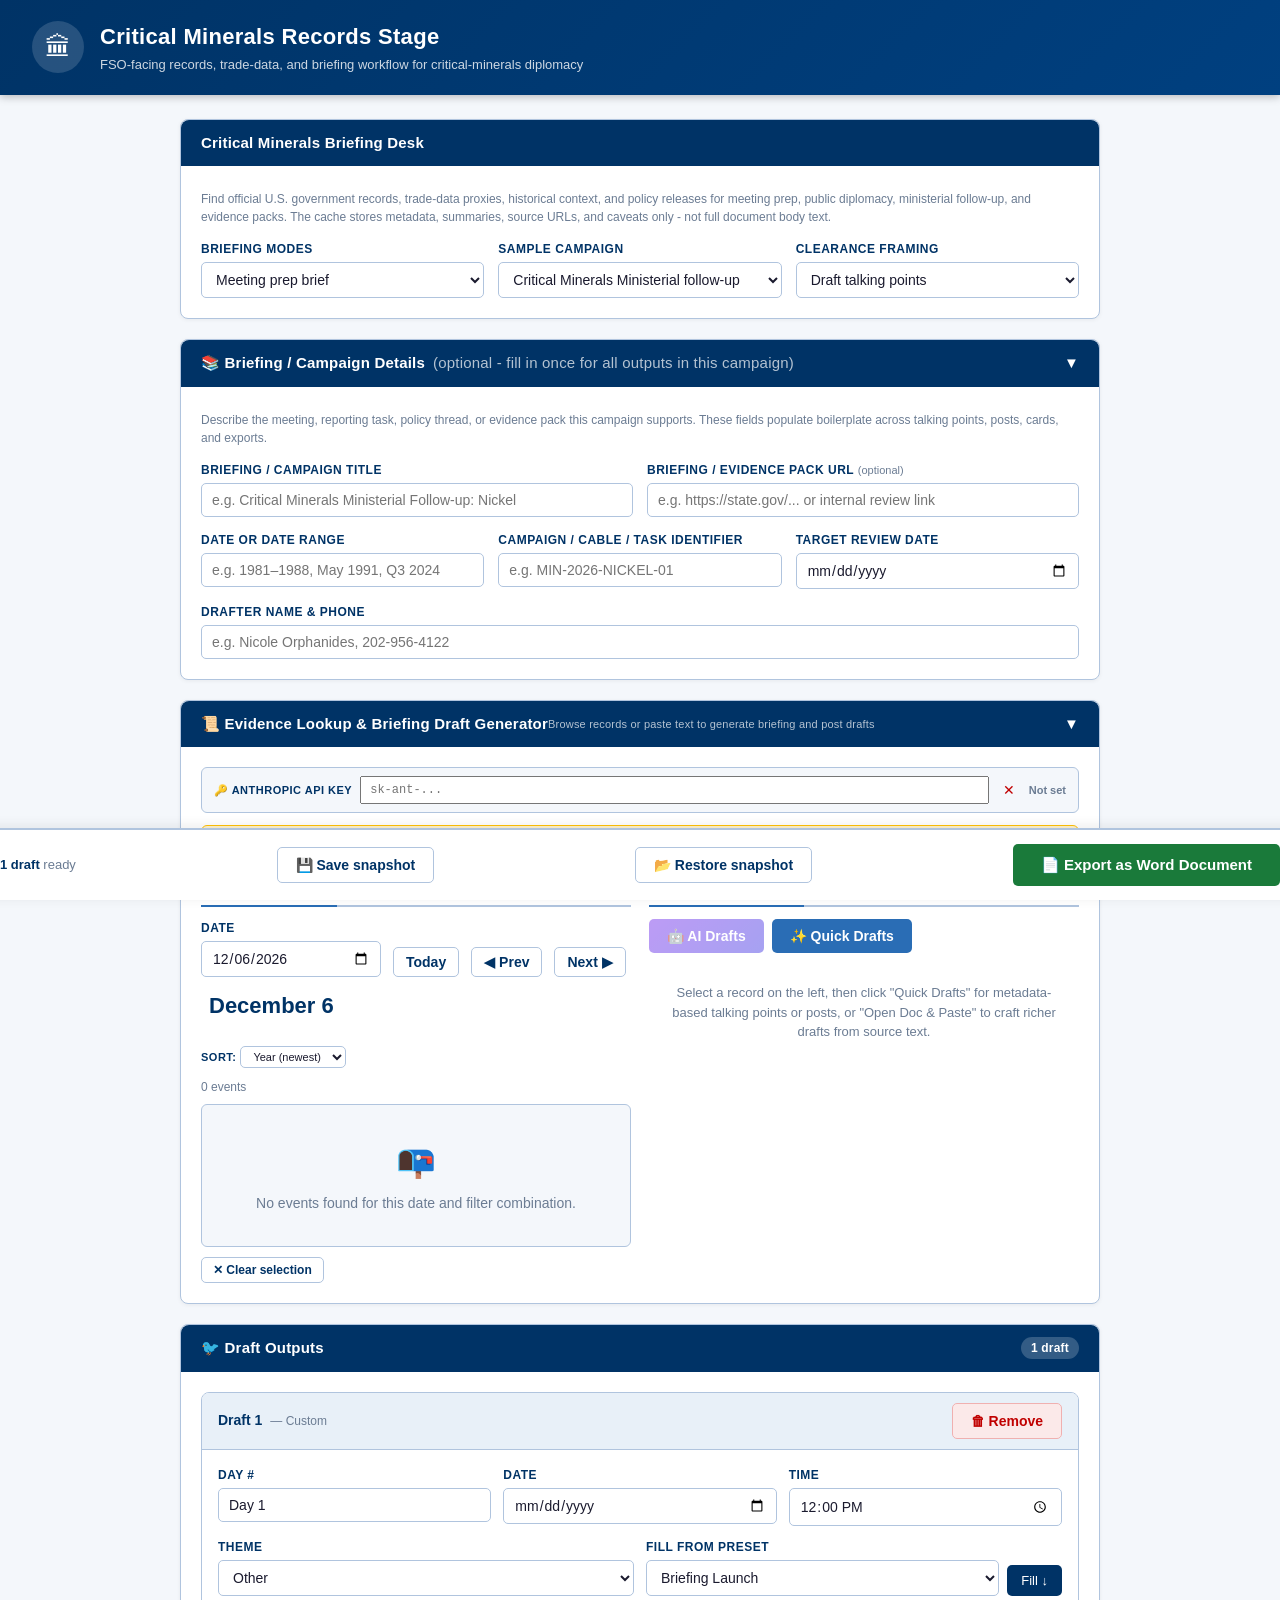
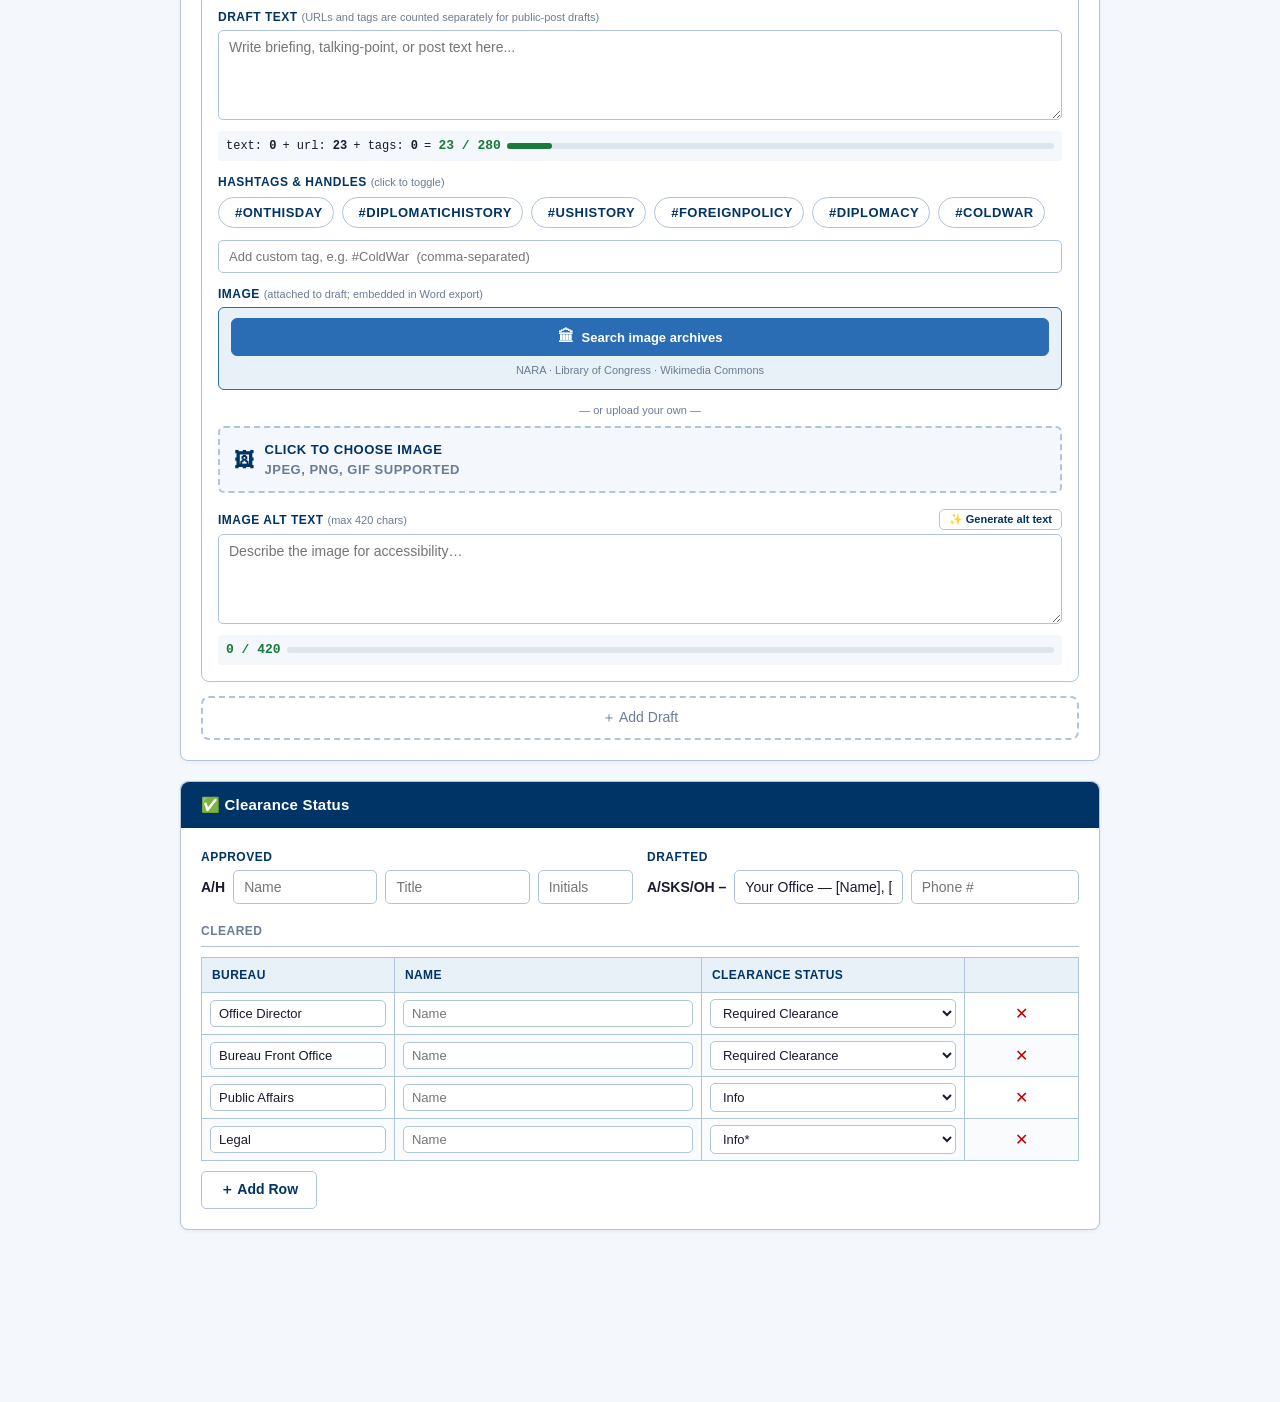
==== index.html @ c7c656b0 "Build critical minerals records stage" ====
<!doctype html>
<html lang="en">
<head>
  <meta charset="utf-8">
  <meta name="viewport" content="width=device-width, initial-scale=1">
  <meta http-equiv="refresh" content="0; url=records-stage.html">
  <title>Critical Minerals Records Stage</title>
  <style>
    body {
      margin: 0;
      min-height: 100vh;
      display: grid;
      place-items: center;
      font-family: -apple-system, BlinkMacSystemFont, "Segoe UI", sans-serif;
      background: #f4f6f9;
      color: #1b3a5b;
    }
    main {
      max-width: 560px;
      padding: 32px;
      text-align: center;
    }
    a {
      color: #1b6ca8;
      font-weight: 700;
    }
  </style>
</head>
<body>
  <main>
    <h1>Critical Minerals Records Stage</h1>
    <p>Opening the records and briefing tool...</p>
    <p><a href="records-stage.html">Open Critical Minerals Records Stage</a></p>
  </main>
</body>
</html>
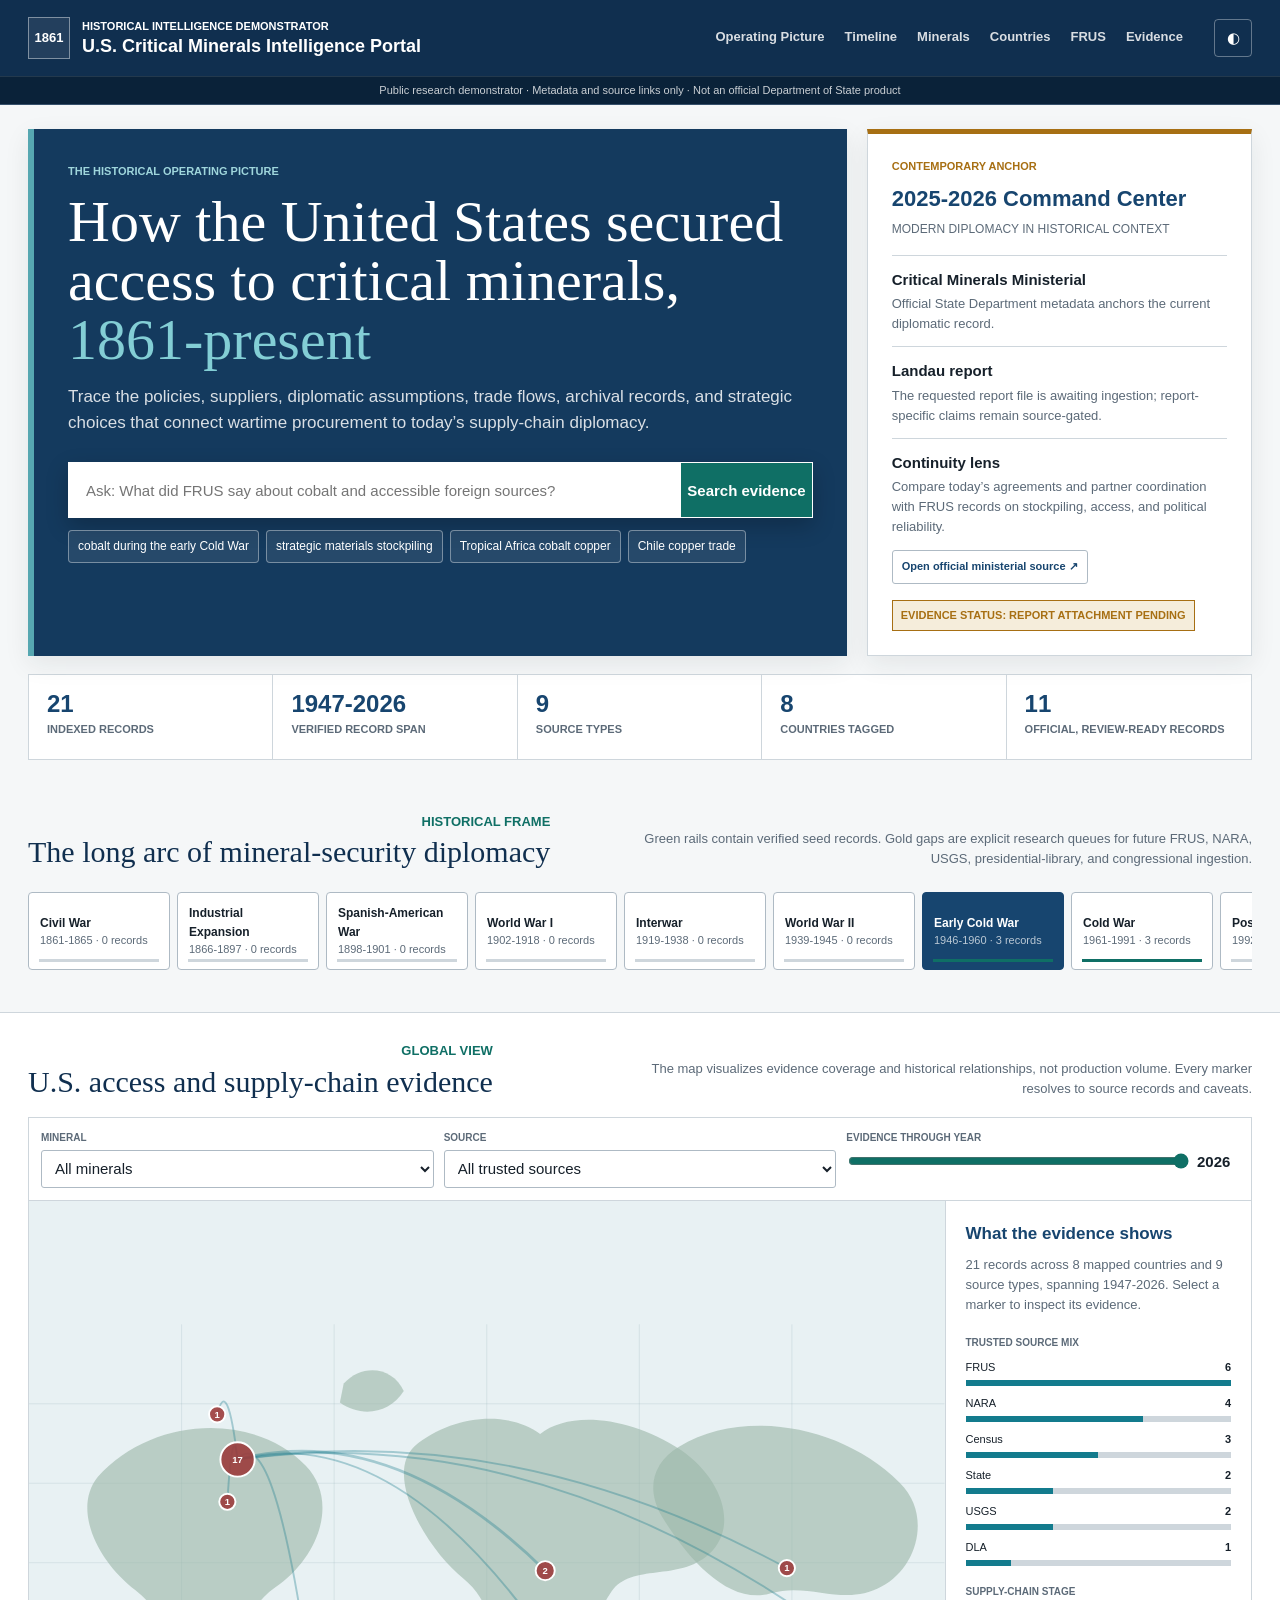
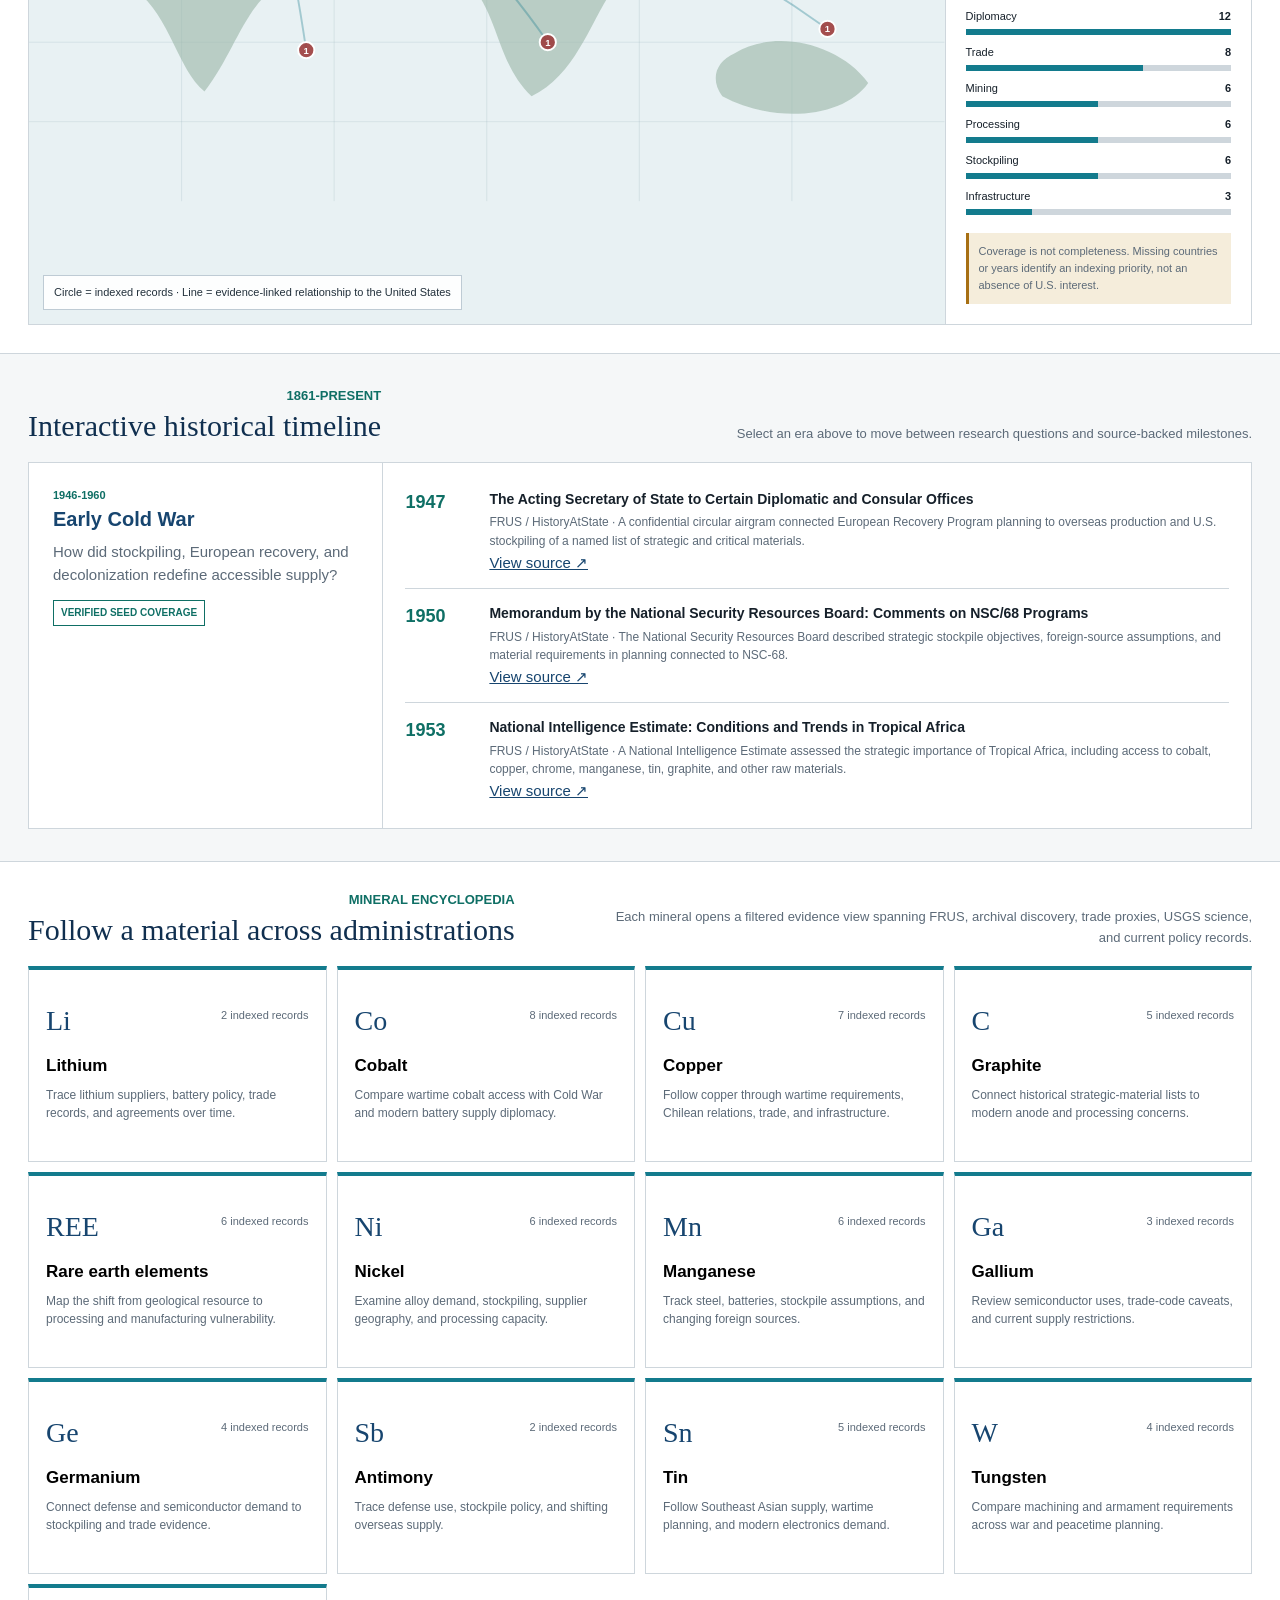
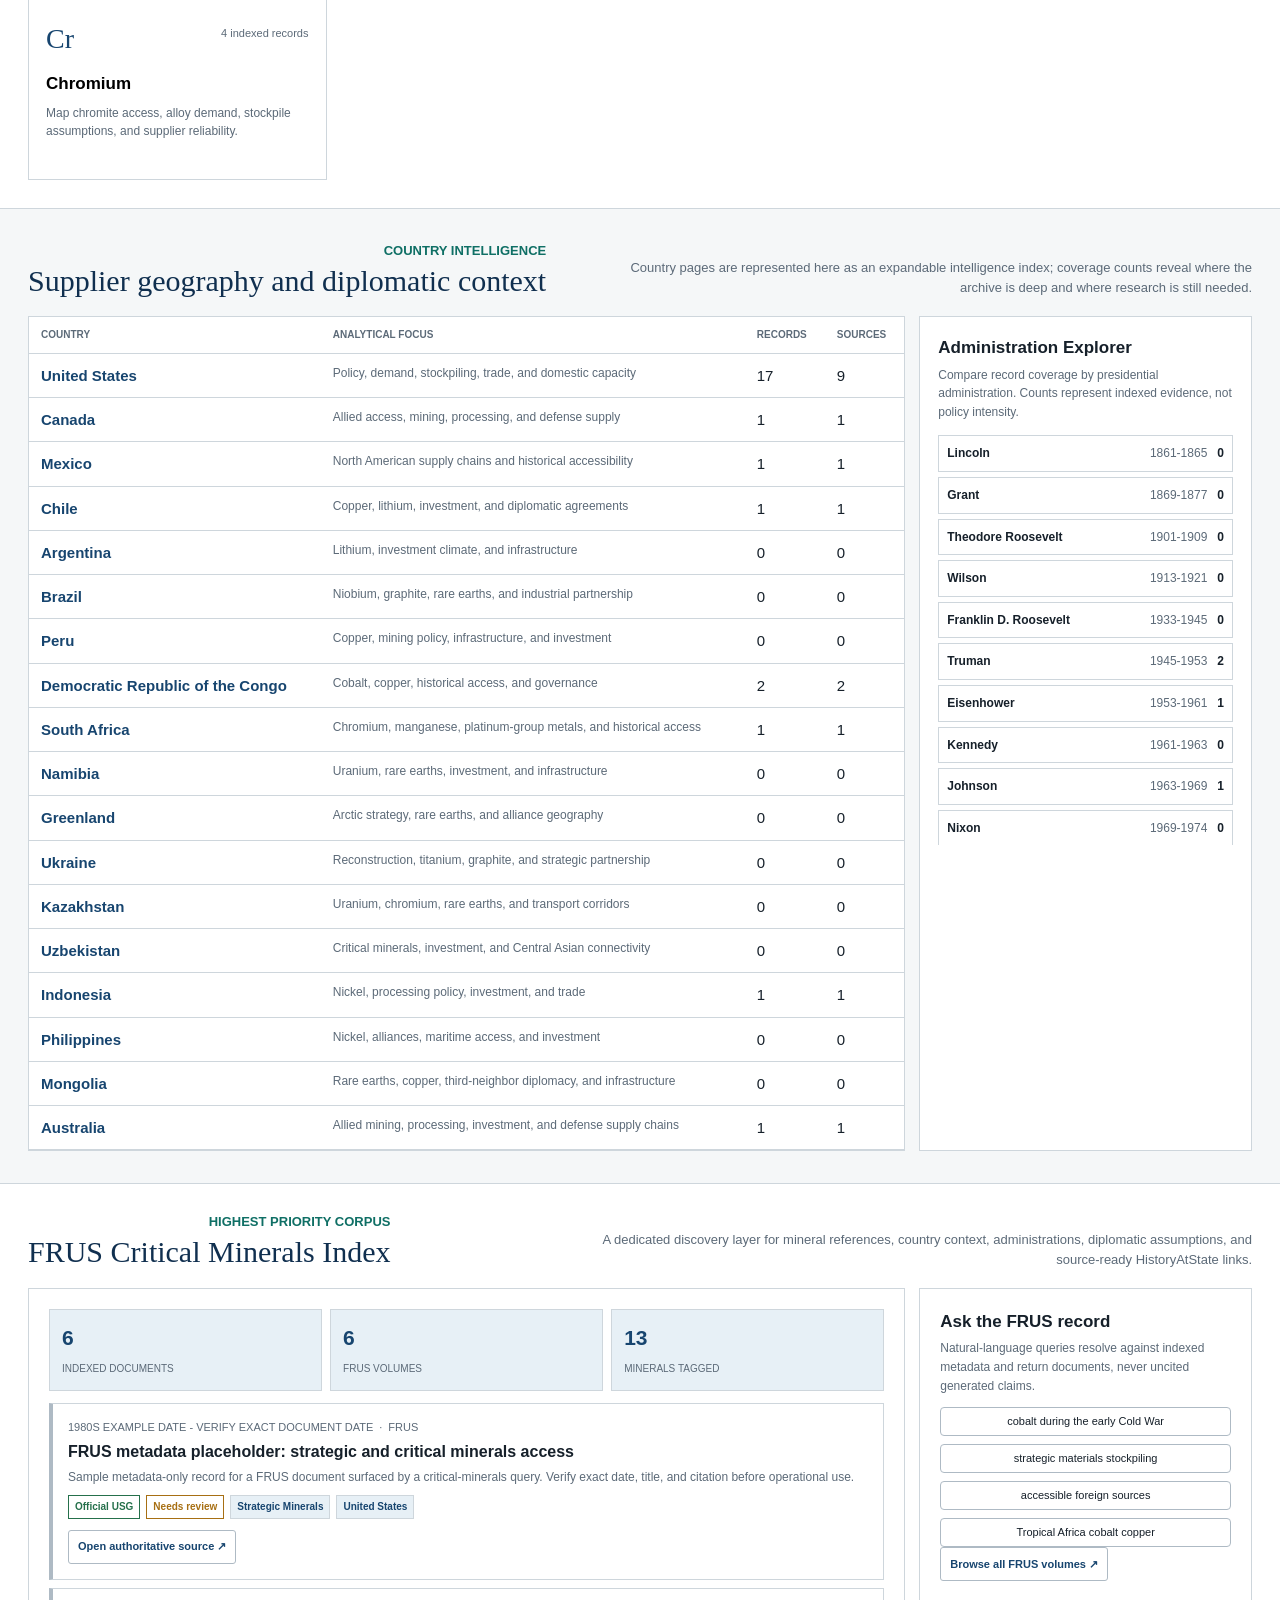
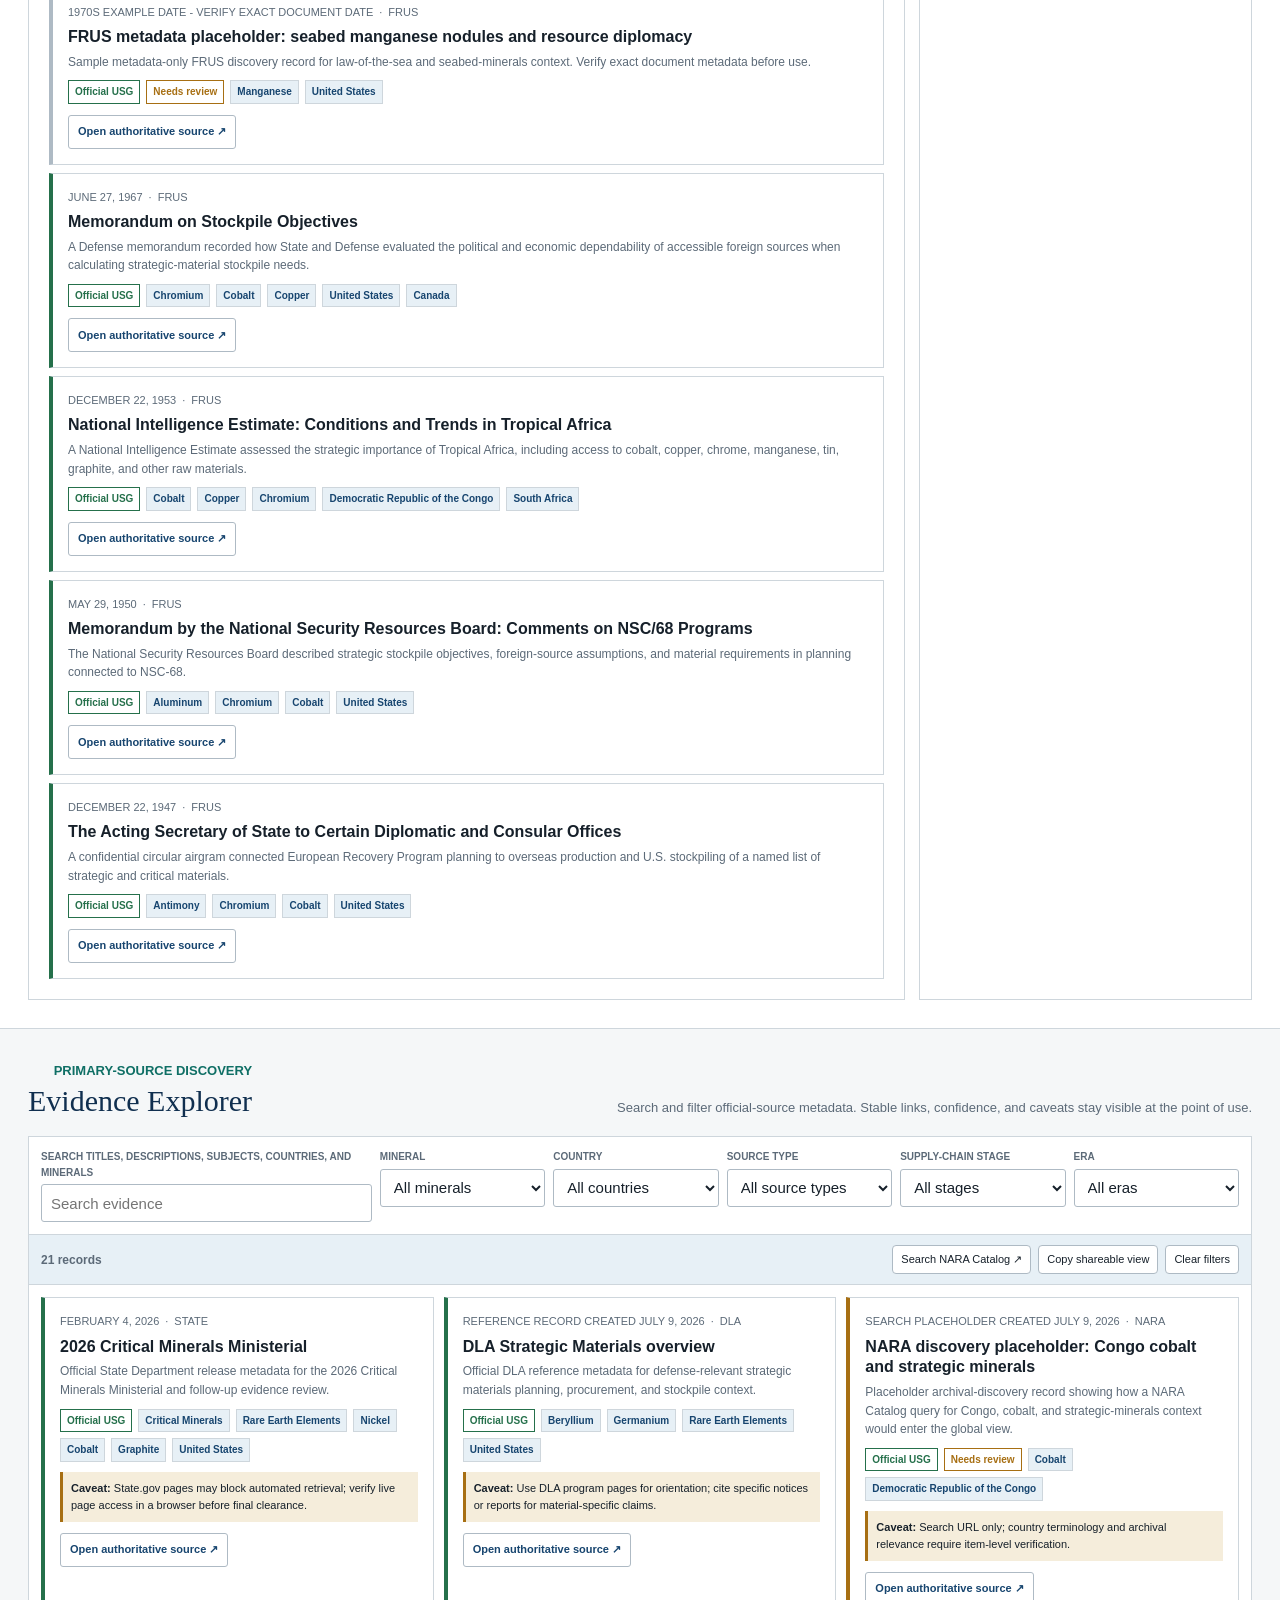
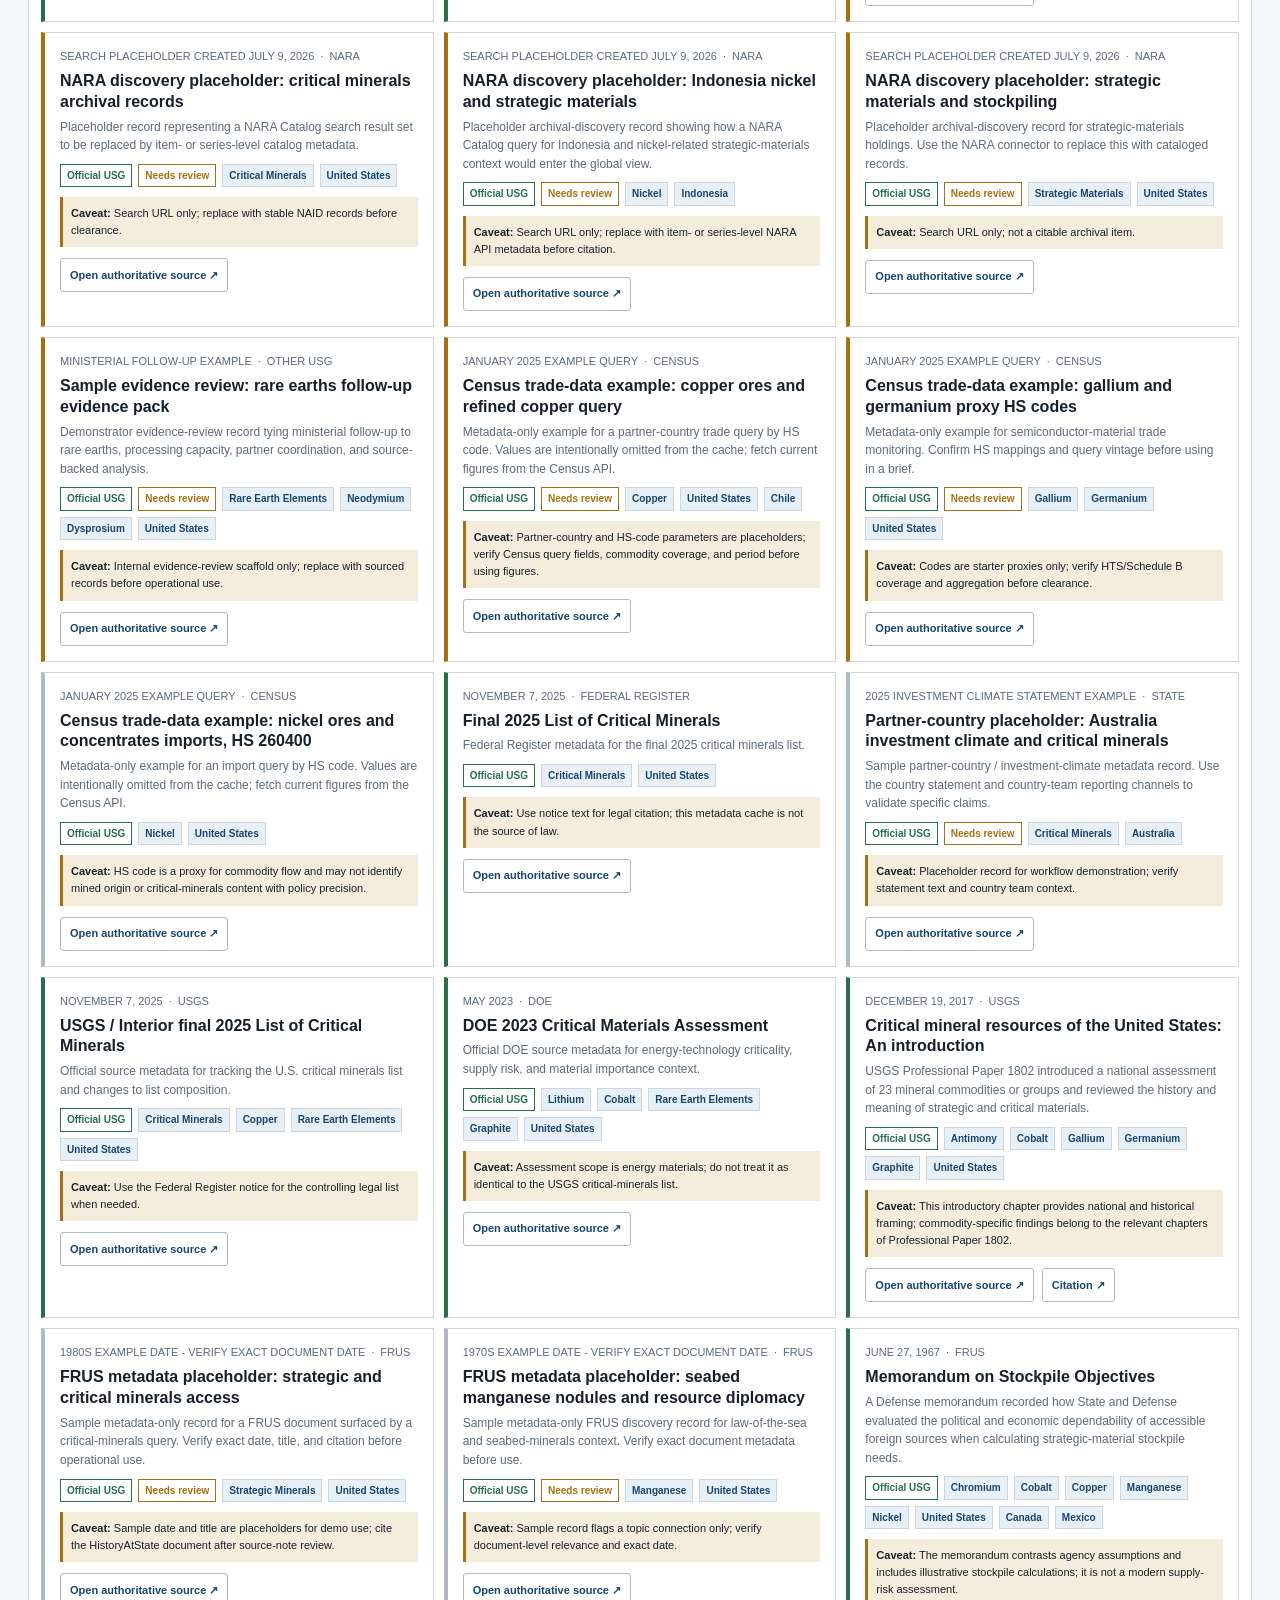
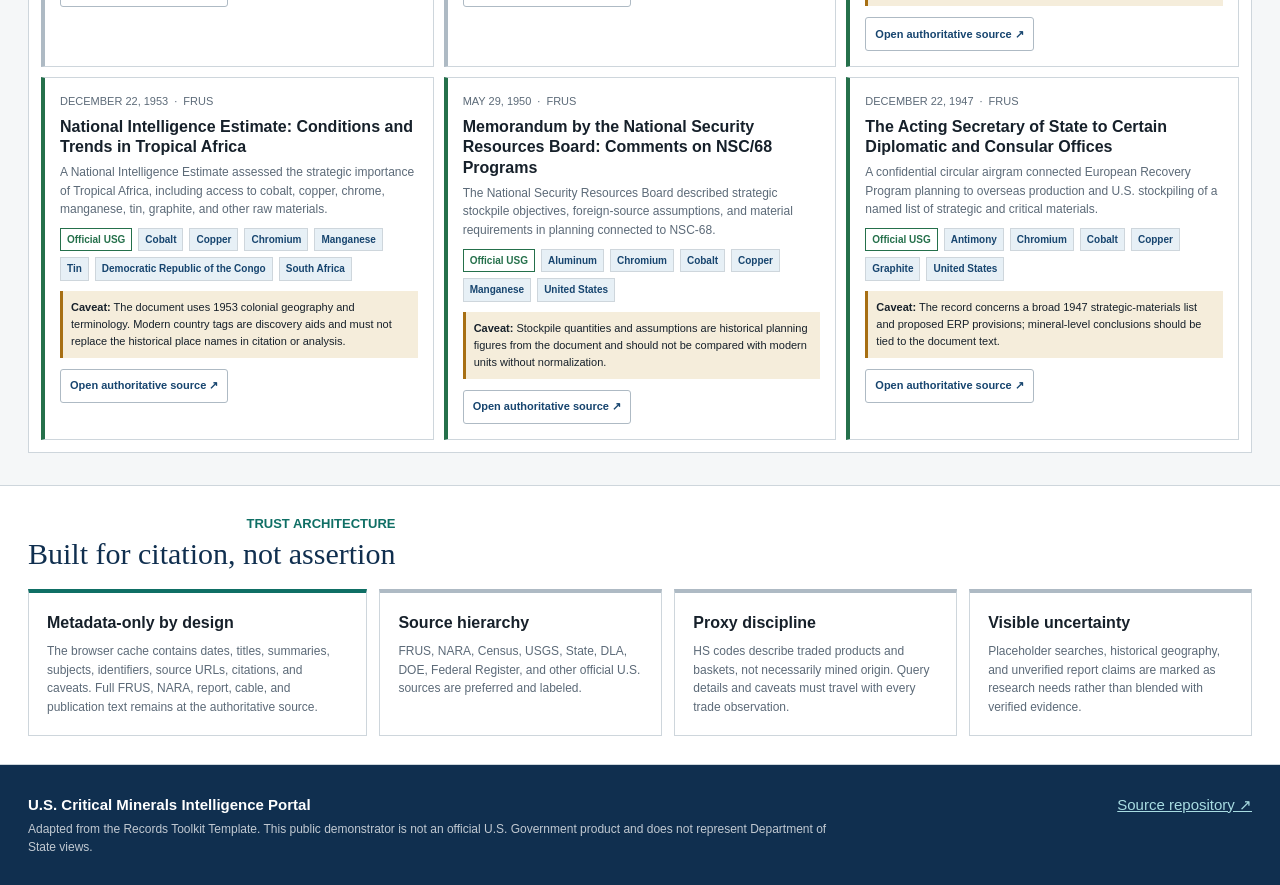
==== commit 04b4cf54: "Build historical critical minerals intelligence portal" ====
--- a/index.html
+++ b/index.html
@@ -4,7 +4,7 @@
   <meta charset="utf-8">
   <meta name="viewport" content="width=device-width, initial-scale=1">
   <meta http-equiv="refresh" content="0; url=records-stage.html">
-  <title>Critical Minerals Records Stage</title>
+  <title>U.S. Critical Minerals Intelligence Portal</title>
   <style>
     body {
       margin: 0;
@@ -28,9 +28,9 @@
 </head>
 <body>
   <main>
-    <h1>Critical Minerals Records Stage</h1>
-    <p>Opening the records and briefing tool...</p>
-    <p><a href="records-stage.html">Open Critical Minerals Records Stage</a></p>
+    <h1>U.S. Critical Minerals Intelligence Portal</h1>
+    <p>Opening the historical operating picture...</p>
+    <p><a href="records-stage.html">Open the intelligence portal</a></p>
   </main>
 </body>
 </html>
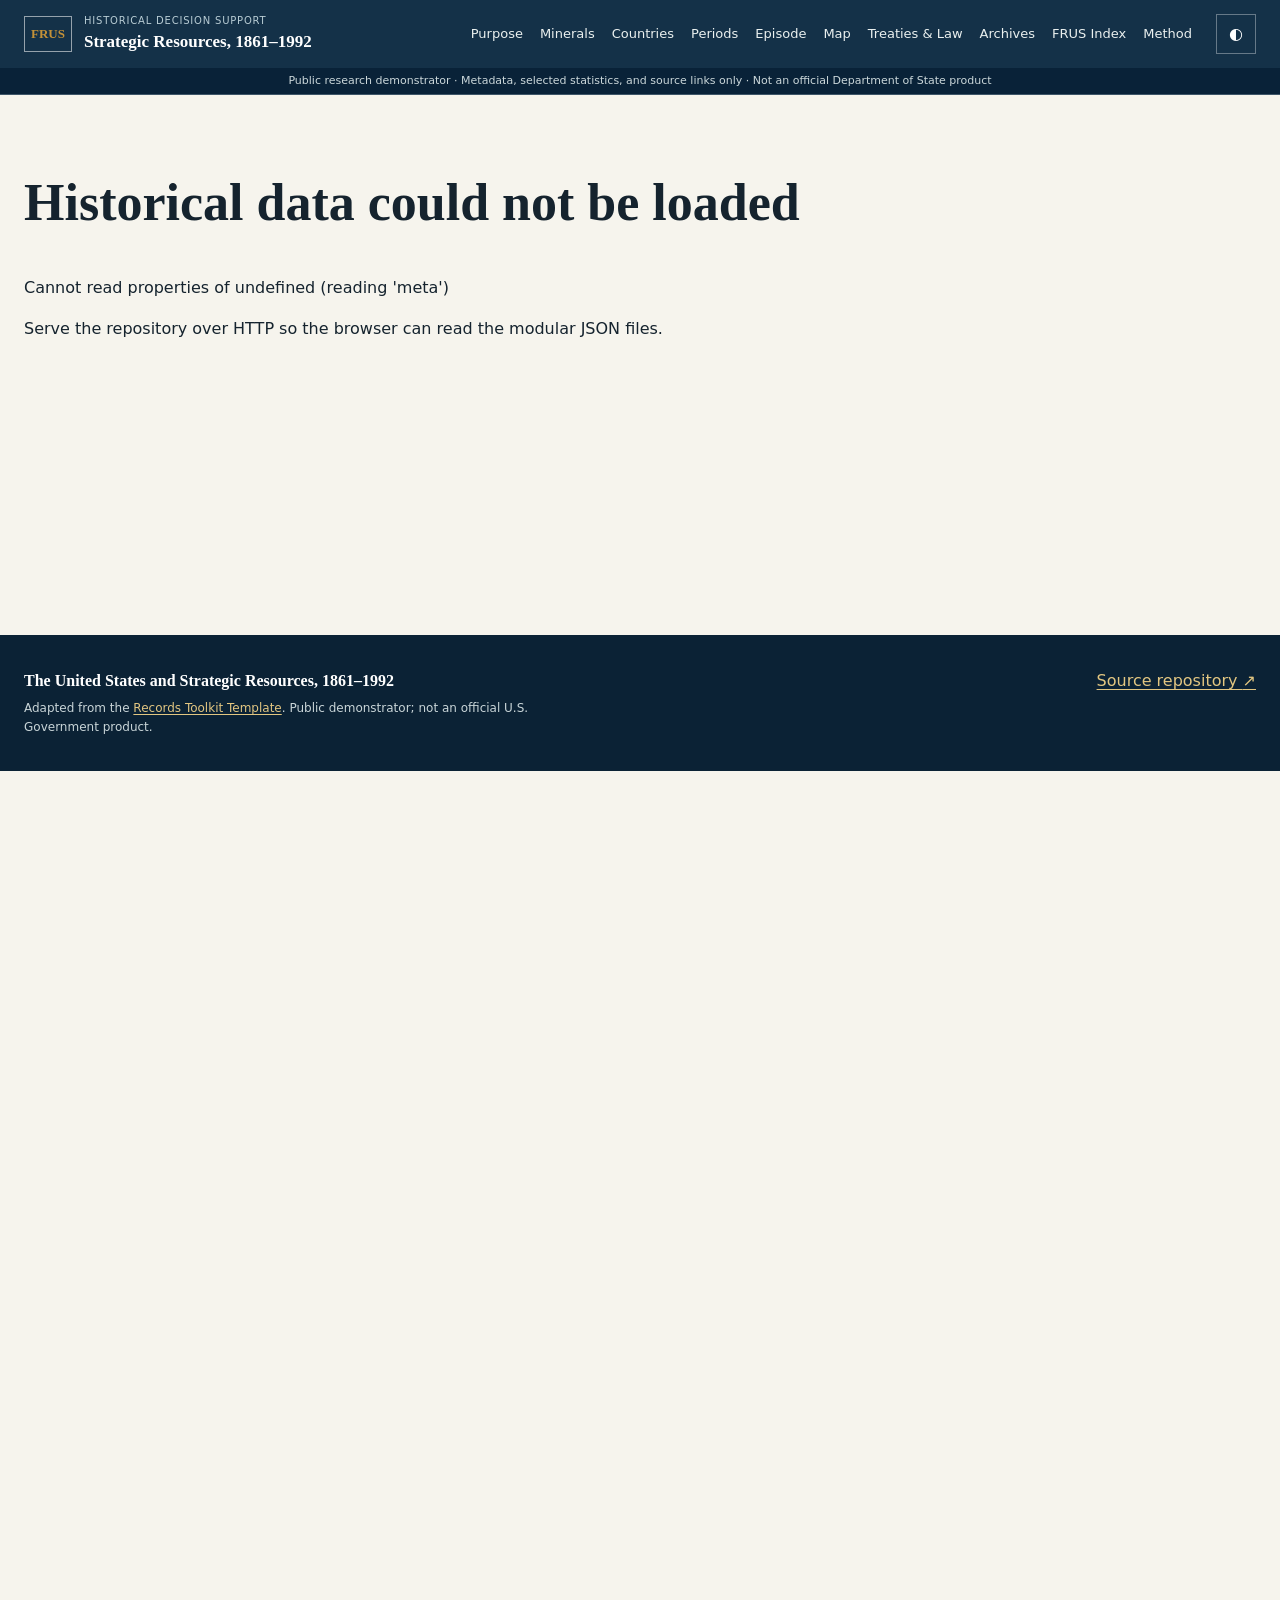
==== commit 36474d3b: "Build FRUS-led strategic resources history portal" ====
--- a/index.html
+++ b/index.html
@@ -4,7 +4,7 @@
   <meta charset="utf-8">
   <meta name="viewport" content="width=device-width, initial-scale=1">
   <meta http-equiv="refresh" content="0; url=records-stage.html">
-  <title>U.S. Critical Minerals Intelligence Portal</title>
+  <title>The United States and Strategic Resources, 1861–1992</title>
   <style>
     body {
       margin: 0;
@@ -28,9 +28,9 @@
 </head>
 <body>
   <main>
-    <h1>U.S. Critical Minerals Intelligence Portal</h1>
-    <p>Opening the historical operating picture...</p>
-    <p><a href="records-stage.html">Open the intelligence portal</a></p>
+    <h1>The United States and Strategic Resources, 1861–1992</h1>
+    <p>Opening the FRUS-led historical research portal...</p>
+    <p><a href="records-stage.html">Open the historical portal</a></p>
   </main>
 </body>
 </html>
